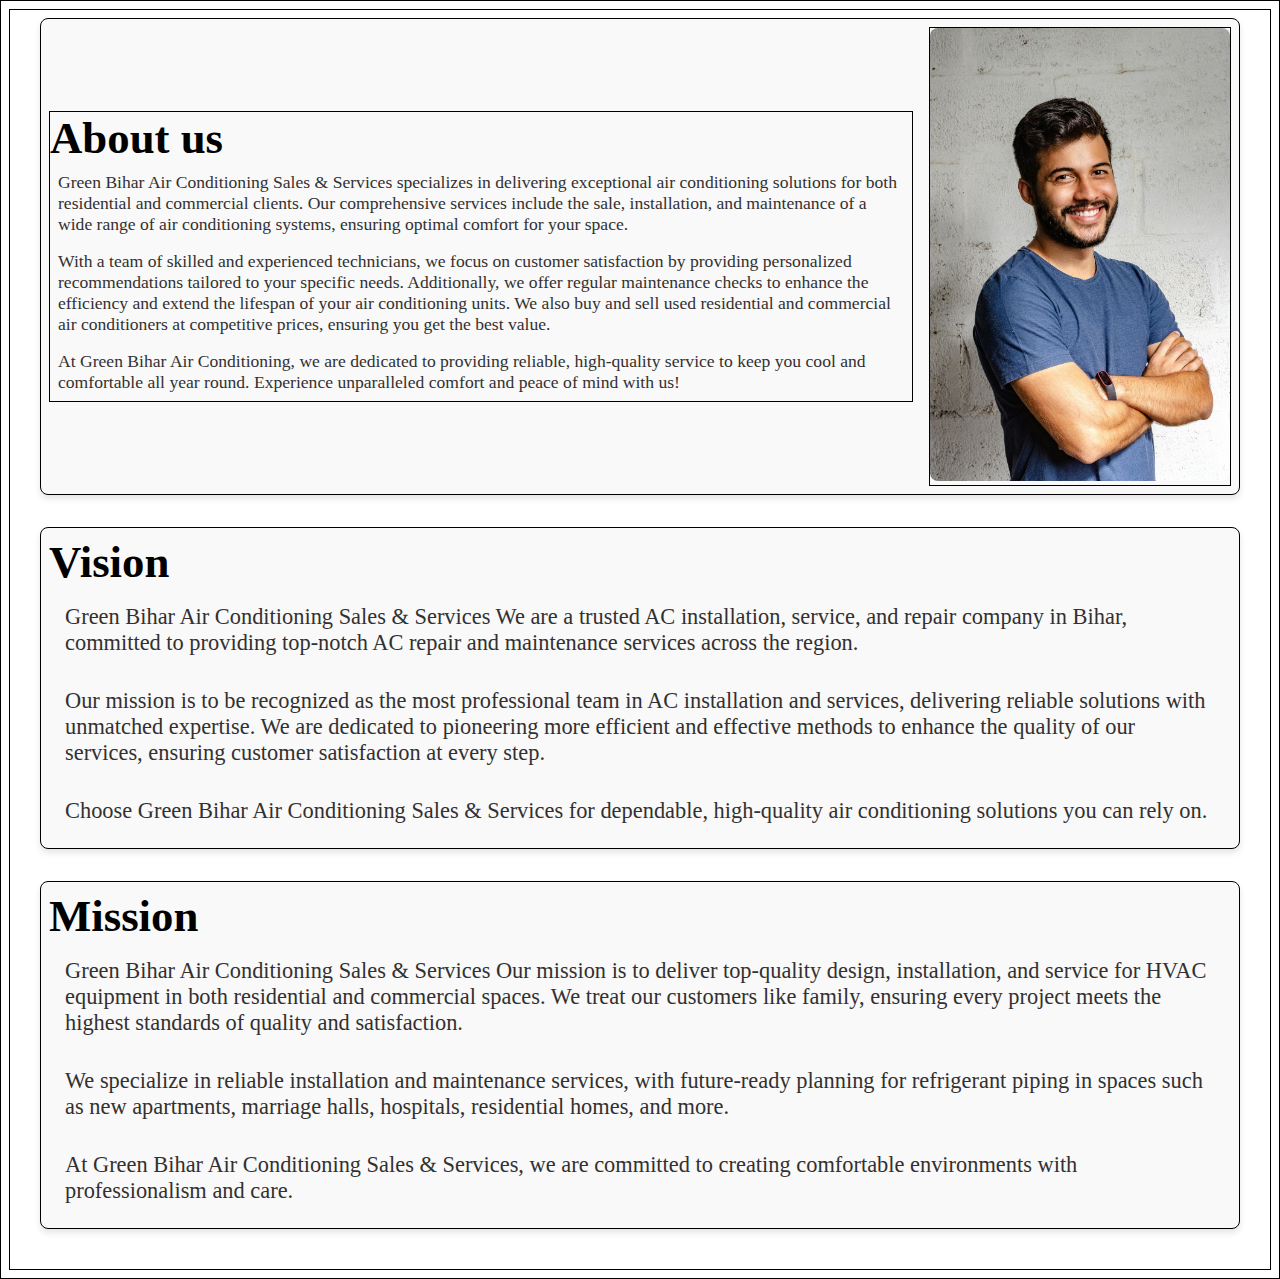
==== about/about.html @ a5c00e38 "working on landing page" ====
<!DOCTYPE html>
<html lang="en">
  <head>
    <meta charset="UTF-8" />
    <meta name="viewport" content="width=device-width, initial-scale=1.0" />
    <title>Document</title>
    <link rel="stylesheet" href="aboutUs.css" />
  </head>
  <body>
    <div class="about-us-container">
      <div class="about-us-center">
        <section class="about-us">
          <div class="about-txt-wrap">
            <h2 class="about-title">About us</h2>
            <p>
              Green Bihar Air Conditioning Sales & Services specializes in
              delivering exceptional air conditioning solutions for both
              residential and commercial clients. Our comprehensive services
              include the sale, installation, and maintenance of a wide range of
              air conditioning systems, ensuring optimal comfort for your space.
            </p>
            <p>
              With a team of skilled and experienced technicians, we focus on
              customer satisfaction by providing personalized recommendations
              tailored to your specific needs. Additionally, we offer regular
              maintenance checks to enhance the efficiency and extend the
              lifespan of your air conditioning units. We also buy and sell used
              residential and commercial air conditioners at competitive prices,
              ensuring you get the best value.
            </p>
            <p>
              At Green Bihar Air Conditioning, we are dedicated to providing
              reliable, high-quality service to keep you cool and comfortable
              all year round. Experience unparalleled comfort and peace of mind
              with us!
            </p>
          </div>
          <div class="about-img-cont">
            <img
              src="./technician-photo.jpg"
              alt="technician"
              class="technician-photo"
            />
          </div>
        </section>
        <section class="our-mission">
          <h2 class="about-title">Vision</h2>
          <p>
            Green Bihar Air Conditioning Sales & Services We are a trusted AC
            installation, service, and repair company in Bihar, committed to
            providing top-notch AC repair and maintenance services across the
            region.
          </p>
          <p>
            Our mission is to be recognized as the most professional team in AC
            installation and services, delivering reliable solutions with
            unmatched expertise. We are dedicated to pioneering more efficient
            and effective methods to enhance the quality of our services,
            ensuring customer satisfaction at every step.
          </p>
          <p>
            Choose Green Bihar Air Conditioning Sales & Services for dependable,
            high-quality air conditioning solutions you can rely on.
          </p>
        </section>

        <section class="our-vision">
          <h2 class="about-title">Mission</h2>
          <p>
            Green Bihar Air Conditioning Sales & Services Our mission is to
            deliver top-quality design, installation, and service for HVAC
            equipment in both residential and commercial spaces. We treat our
            customers like family, ensuring every project meets the highest
            standards of quality and satisfaction.
          </p>
          <p>
            We specialize in reliable installation and maintenance services,
            with future-ready planning for refrigerant piping in spaces such as
            new apartments, marriage halls, hospitals, residential homes, and
            more.
          </p>

          <p>
            At Green Bihar Air Conditioning Sales & Services, we are committed
            to creating comfortable environments with professionalism and care.
          </p>
        </section>
      </div>
    </div>
  </body>
</html>
---- about/aboutUs.css ----
html {
  box-sizing: border-box;
  /* font-size: 16px; */
}

*,
*:before,
*:after {
  box-sizing: inherit;
}

body,
h1,
h2,
h3,
h4,
h5,
h6,
p,
ol,
ul {
  margin: 0;
  padding: 0;
  font-weight: normal;
}

ol,
ul {
  list-style: none;
}

img {
  max-width: 100%;
  height: auto;
}

.about-us-container {
  border: 1px solid #000;
  padding: 0.5rem;
}

.about-us-center {
  border: 1px solid #000;
  padding: 0.5rem;
}

.about-us-center section {
  padding: 1rem;
  border: 1px solid #000;
  max-width: 1200px;
  margin: 0 auto;
  margin-bottom: 2rem;
  padding: 0.5rem;
  background: #f9f9f9;
  border-radius: 8px;
  box-shadow: 0 4px 6px rgba(0, 0, 0, 0.1);
}
/* hero  */
.about-us {
  display: flex;
  align-items: center;
  justify-content: space-between;
  gap: 1rem;
}


.about-txt-wrap {
  border: 1px solid #000;
}

.about-img-cont {
  border: 1px solid #000;

}

.technician-photo {
  max-width: 300px;
  /* height: auto;
  display: block;
  margin: 0 auto 1rem; */
  border-radius: 8px;
  transition: transform 0.3s ease, filter 0.3s ease;
}
.technician-photo:hover {
  filter: brightness(1.1);
  box-shadow: 0 8px 16px rgba(0, 0, 0, 0.2);
}





.about-txt-wrap p {
  font-size: 1.1rem;
  padding: 0.5rem;
  color: rgb(51 48 48);
}

.our-mission p {
  font-size: 1.4rem;
  padding: 1rem;
  color: rgb(51 48 48);
}

.our-vision p {
  font-size: 1.4rem;
  padding: 1rem;
  color: rgb(51 48 48);
}

.about-title {
  font-size: 2.8rem;
  font-weight: 700;
  font-family: "Trebuchet MS", "Lucida Sans Unicode";
}





@media only screen and (max-width: 824px) {
  .about-us  {
    display: block;
  }
}
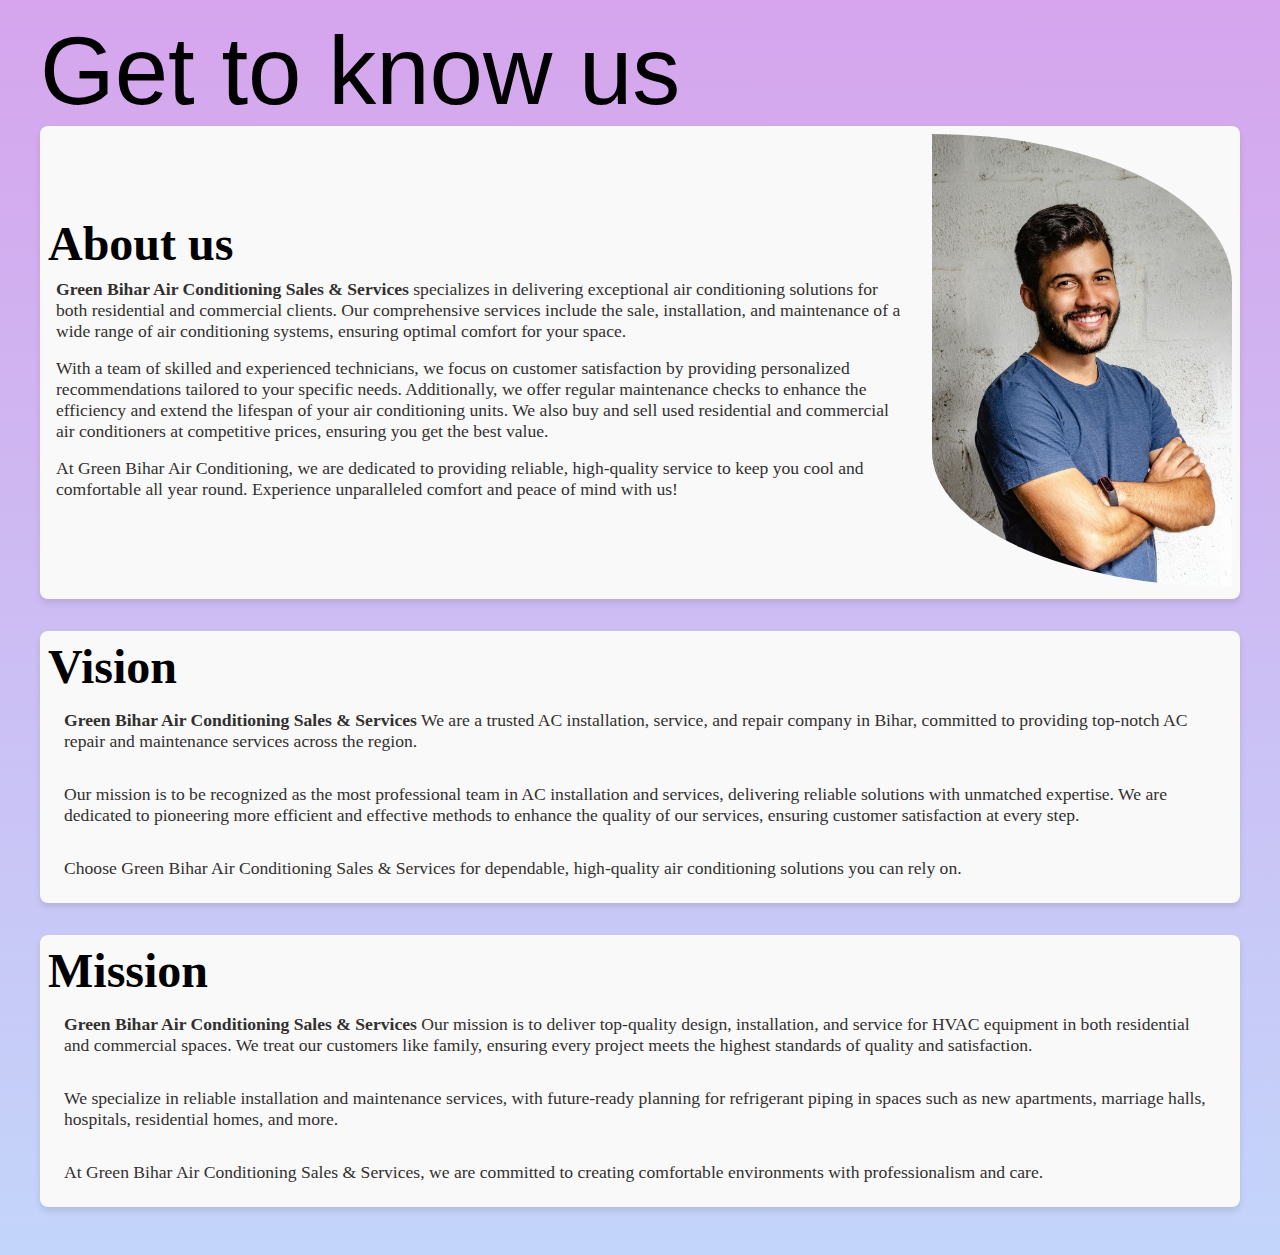
==== commit e455135a: "some changes" ====
--- a/about/about.html
+++ b/about/about.html
@@ -9,11 +9,12 @@
   <body>
     <div class="about-us-container">
       <div class="about-us-center">
+        <h1 class="about-headline">Get to know us</h1>
         <section class="about-us">
           <div class="about-txt-wrap">
             <h2 class="about-title">About us</h2>
             <p>
-              Green Bihar Air Conditioning Sales & Services specializes in
+              <span class="mark">Green Bihar Air Conditioning Sales & Services</span> specializes in
               delivering exceptional air conditioning solutions for both
               residential and commercial clients. Our comprehensive services
               include the sale, installation, and maintenance of a wide range of
@@ -46,7 +47,7 @@
         <section class="our-mission">
           <h2 class="about-title">Vision</h2>
           <p>
-            Green Bihar Air Conditioning Sales & Services We are a trusted AC
+            <span class="mark">Green Bihar Air Conditioning Sales & Services</span> We are a trusted AC
             installation, service, and repair company in Bihar, committed to
             providing top-notch AC repair and maintenance services across the
             region.
@@ -67,7 +68,7 @@
         <section class="our-vision">
           <h2 class="about-title">Mission</h2>
           <p>
-            Green Bihar Air Conditioning Sales & Services Our mission is to
+            <span class="mark">Green Bihar Air Conditioning Sales & Services</span> Our mission is to
             deliver top-quality design, installation, and service for HVAC
             equipment in both residential and commercial spaces. We treat our
             customers like family, ensuring every project meets the highest
--- a/about/aboutUs.css
+++ b/about/aboutUs.css
@@ -35,18 +35,26 @@
 }
 
 .about-us-container {
-  border: 1px solid #000;
+  /* border: 1px solid #000; */
   padding: 0.5rem;
+  background: linear-gradient(to bottom, #d6a5ed, #c3d5fa);
+
 }
 
 .about-us-center {
-  border: 1px solid #000;
+  /* border: 1px solid #000; */
   padding: 0.5rem;
+}
+.about-headline {
+  font-size: 6rem;
+  max-width: 1200px;
+  margin: auto;
+  font-family: sans-serif;
 }
 
 .about-us-center section {
   padding: 1rem;
-  border: 1px solid #000;
+  /* border: 1px solid #000; */
   max-width: 1200px;
   margin: 0 auto;
   margin-bottom: 2rem;
@@ -65,11 +73,11 @@
 
 
 .about-txt-wrap {
-  border: 1px solid #000;
+  /* border: 1px solid #000; */
 }
 
 .about-img-cont {
-  border: 1px solid #000;
+  /* border: 1px solid #000; */
 
 }
 
@@ -78,7 +86,8 @@
   /* height: auto;
   display: block;
   margin: 0 auto 1rem; */
-  border-radius: 8px;
+  border-radius:0% 100% 0% 100% / 70% 33% 67% 30%   ;
+
   transition: transform 0.3s ease, filter 0.3s ease;
 }
 .technician-photo:hover {
@@ -97,29 +106,50 @@
 }
 
 .our-mission p {
-  font-size: 1.4rem;
+  font-size: 1.1rem;
   padding: 1rem;
   color: rgb(51 48 48);
 }
 
 .our-vision p {
-  font-size: 1.4rem;
+  font-size: 1.1rem;
   padding: 1rem;
   color: rgb(51 48 48);
 }
 
 .about-title {
-  font-size: 2.8rem;
+  font-size: 3rem;
   font-weight: 700;
   font-family: "Trebuchet MS", "Lucida Sans Unicode";
 }
 
 
 
+.mark {
+  font-weight: bold;
+}
 
 
-@media only screen and (max-width: 824px) {
+
+@media only screen and (max-width: 724px) {
   .about-us  {
     display: block;
   }
+  .about-img-cont {
+    padding: 2rem;
+    display: flex;
+    align-items: center;
+    justify-content: center;
+
+  }
+
+  .technician-photo {
+    border-radius:0% 100% 0% 100% / 70% 33% 67% 30%   ;
+    max-width: auto;
+  }
+
+  .about-headline {
+    font-size: 4rem;
+    font-family: "Lora", serif;
+  }
 }
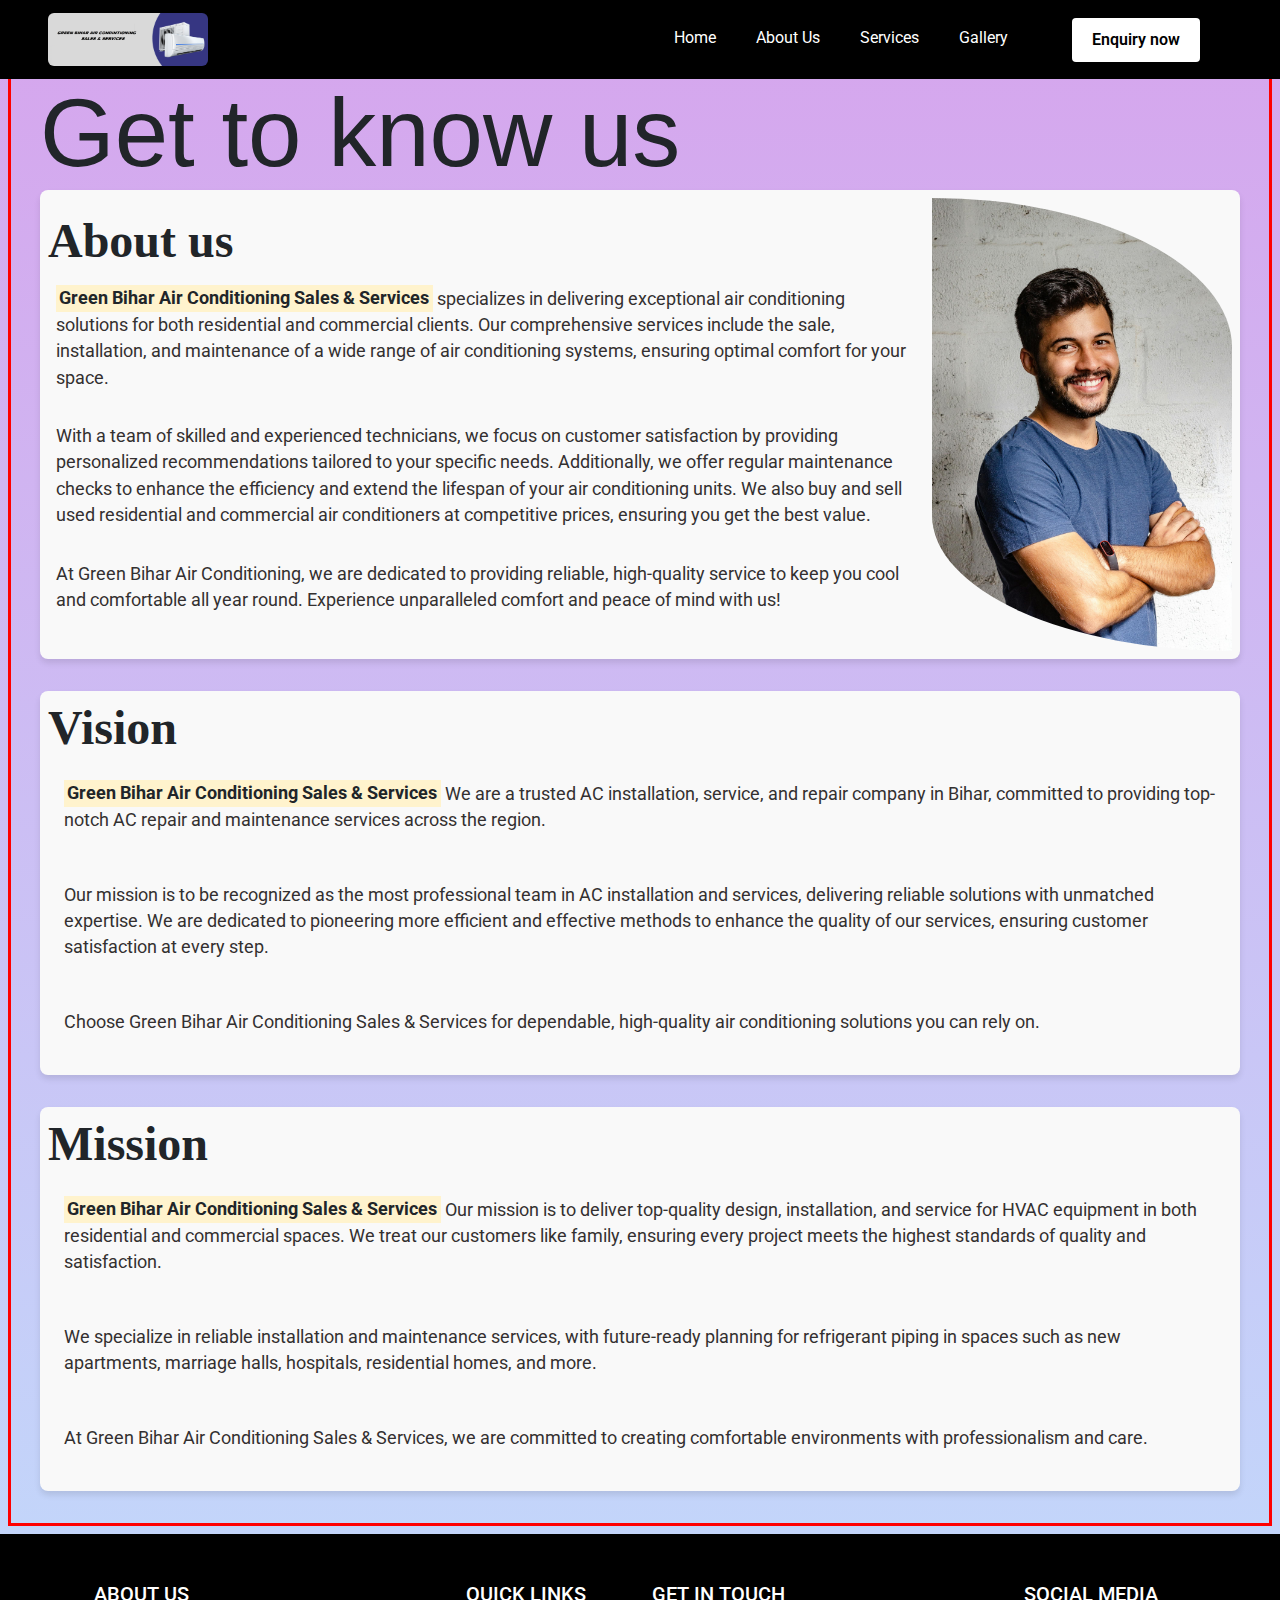
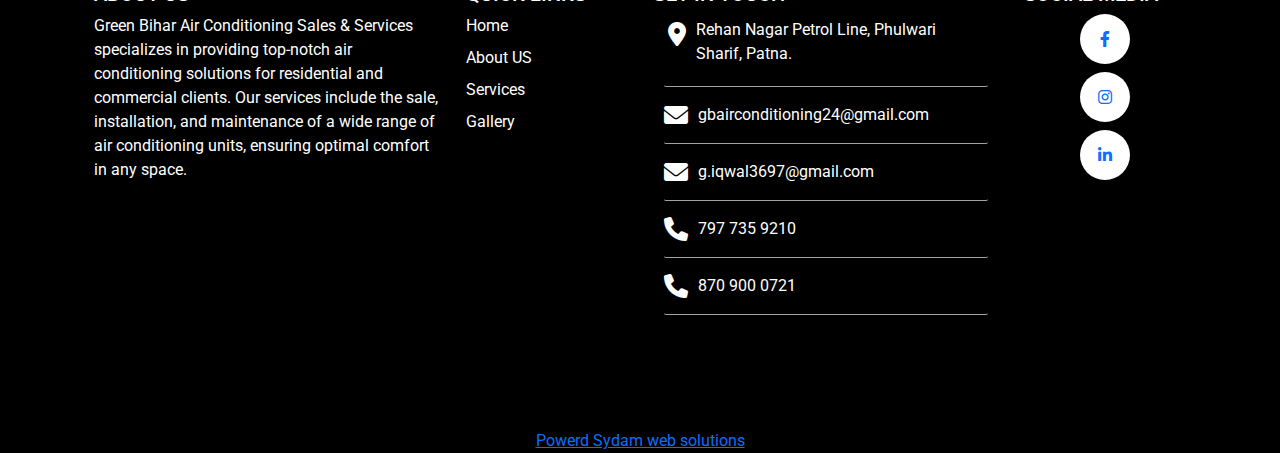
==== commit eb753ad2: "polishing the website" ====
--- a/about/about.html
+++ b/about/about.html
@@ -5,8 +5,146 @@
     <meta name="viewport" content="width=device-width, initial-scale=1.0" />
     <title>Document</title>
     <link rel="stylesheet" href="aboutUs.css" />
+    <meta charset="UTF-8" />
+    <meta name="viewport" content="width=device-width, initial-scale=1.0" />
+    <link
+      href="https://cdn.jsdelivr.net/npm/bootstrap@5.3.3/dist/css/bootstrap.min.css"
+      rel="stylesheet"
+      integrity="sha384-QWTKZyjpPEjISv5WaRU9OFeRpok6YctnYmDr5pNlyT2bRjXh0JMhjY6hW+ALEwIH"
+      crossorigin="anonymous"
+    />
+    <link
+      href="https://fonts.googleapis.com/css2?family=Roboto:wght@400;700&display=swap"
+      rel="stylesheet"
+    />
+    <script
+      src="https://cdn.jsdelivr.net/npm/bootstrap@5.3.3/dist/js/bootstrap.bundle.min.js"
+      integrity="sha384-YvpcrYf0tY3lHB60NNkmXc5s9fDVZLESaAA55NDzOxhy9GkcIdslK1eN7N6jIeHz"
+      crossorigin="anonymous"
+    ></script>
+    <link
+      href="https://cdnjs.cloudflare.com/ajax/libs/font-awesome/6.0.0/css/all.min.css"
+      rel="stylesheet"
+    />
+    <link rel="stylesheet" href="index.css" />
+
+    <title></title>
+    <style>
+      body {
+        /* margin-top: 55px; */
+        font-family: "Roboto", sans-serif;
+      }
+      .text-hovar {
+        background-color: #000000;
+        transition: background-color 0.3s ease;
+      }
+
+      .text-hovar:hover {
+        background-color: #888580;
+        border-radius: 5px;
+      }
+
+      .navbar {
+        transition: color 0.3s ease;
+      }
+      .padding-class {
+        padding-left: 20px;
+      }
+
+      .contact-card {
+        border-radius: 8px;
+        max-width: 400px;
+      }
+      .contact-item {
+        display: flex;
+        align-items: center;
+        border-bottom: 1px solid #a5a3a0;
+        border-radius: 2px;
+      }
+      .contact-item i {
+        font-size: 1.5rem;
+        margin-right: 10px;
+      }
+      .contact-item span {
+        word-wrap: break-word;
+      }
+    </style>
   </head>
   <body>
+    <nav
+    class="navbar navbar-expand-lg text-white"
+    id="fixed-navbar"
+    style="background-color: #000000"
+  >
+    <div class="container-fluid px-lg-5">
+      <!-- Logo on the left -->
+      <a class="navbar-brand text-white" href="../index.html">
+        <img src="../stockimages/temp/logo1.png" alt="logo" />
+      </a>
+      <!-- Toggler for mobile view -->
+      <button
+        class="navbar-toggler"
+        type="button"
+        data-bs-toggle="collapse"
+        data-bs-target="#navbarSupportedContent"
+        aria-controls="navbarSupportedContent"
+        aria-expanded="false"
+        aria-label="Toggle navigation"
+      >
+        <span class="fas fa-bars text-white"></span>
+      </button>
+      <!-- Navigation links on the right -->
+      <div
+        class="collapse navbar-collapse justify-content-end d-lg-flex justify-content-lg-end gap-5"
+        id="navbarSupportedContent"
+      >
+        <ul class="navbar-nav mb-2 mb-lg-0 mt-sm-4 mt-lg-0">
+          <li class="nav-item">
+            <a
+              class="nav-link active text-white text-hovar padding-class"
+              aria-current="page"
+              href="../index.html"
+              >Home</a
+            >
+          </li>
+          <li class="nav-item">
+            <a
+              class="nav-link active text-white text-hovar padding-class"
+              aria-current="page"
+              href="../index.html#about"
+              >About Us</a
+            >
+          </li>
+          <li class="nav-item">
+            <a
+              class="nav-link active text-white text-hovar padding-class"
+              aria-current="page"
+              href="../index.html#services"
+              >Services</a
+            >
+          </li>
+          <li class="nav-item">
+            <a
+              class="nav-link active text-white text-hovar padding-class"
+              aria-current="page"
+              href="../index.html#gallery"
+              >Gallery</a
+            >
+          </li>
+          <li class="nav-item">
+            <a
+              id="enq-btn-navbar"
+              class="nav-link active text-hovar padding-class"
+              aria-current="page"
+              href="./forms/index.html"
+              >Enquiry now</a
+            >
+          </li>
+        </ul>
+      </div>
+    </div>
+  </nav>
+
     <div class="about-us-container">
       <div class="about-us-center">
         <h1 class="about-headline">Get to know us</h1>
@@ -88,5 +226,158 @@
         </section>
       </div>
     </div>
+    <footer
+      class="text-center text-white"
+      style="background-color: #000000;"
+    >
+      <div class="container p-4">
+        <!-- Section: Social media -->
+        <section class="mb-4">
+          <!-- Facebook -->
+        </section>
+        <section class="">
+          <!--Grid row-->
+          <div class="row">
+            <div class="col-lg-4 col-md-6 mb-4 mb-md-0 text-start">
+              <h5 class="text-uppercase">ABOUT US</h5>
+
+              <p class="">
+                Green Bihar Air Conditioning Sales & Services specializes in
+                providing top-notch air conditioning solutions for residential
+                and commercial clients. Our services include the sale,
+                installation, and maintenance of a wide range of air
+                conditioning units, ensuring optimal comfort in any space.
+              </p>
+              <div class="implement-map">
+                <iframe
+                  src="https://www.google.com/maps/embed?pb=!1m18!1m12!1m3!1d57586.6853128143!2d85.0372915522512!3d25.56608248728252!2m3!1f0!2f0!3f0!3m2!1i1024!2i768!4f13.1!3m3!1m2!1s0x39f2a82091e88743%3A0x349f17b901057f!2sIndianOil!5e0!3m2!1sen!2sin!4v1737145015571!5m2!1sen!2sin"
+                  width="200"
+                  height="200"
+                  style="border: 0"
+                  allowfullscreen=""
+                  loading="lazy"
+                  referrerpolicy="no-referrer-when-downgrade"
+                ></iframe>
+              </div>
+            </div>
+            <!--Grid column-->
+            <div class="col-lg-2 col-md-6 mb-4 mb-md-0 text-start">
+              <h5 class="text-uppercase">Quick Links</h5>
+
+              <ul class="list-unstyled mb-0 mt-2">
+                <li class="row mt-2">
+                  <a
+                    class="text-white text-decoration-none text-hovar col-12"
+                    href="#!"
+                    >Home</a
+                  >
+                </li>
+                <li class="row mt-2">
+                  <a
+                    class="text-white text-decoration-none text-hovar col-12"
+                    href="#!"
+                    >About US</a
+                  >
+                </li>
+                <li class="row mt-2">
+                  <a
+                    class="text-white text-decoration-none text-hovar col-12"
+                    href="#!"
+                    >Services</a
+                  >
+                </li>
+                <li class="row mt-2">
+                  <a
+                    class="text-white text-decoration-none text-hovar col-12"
+                    href="#!"
+                    >Gallery</a
+                  >
+                </li>
+              </ul>
+            </div>
+            <div class="col-lg-4 col-md-6 mb-4 mb-md-0 text-start">
+              <h5 class="text-uppercase">Get In Touch</h5>
+
+              <div class="container">
+                <div class="contact-card text-center">
+                  <div class="contact-item">
+                    <span class="d-flex p-1">
+                      <i class="fa-sharp fa-solid fa-location-dot mt-1"></i>
+                      <p class="text-start">
+                        Rehan Nagar Petrol Line, Phulwari Sharif, Patna.
+                      </p></span
+                    >
+                  </div>
+                  <div class="contact-item py-3">
+                    <i class="fa-solid fa-envelope"></i>
+                    <span>gbairconditioning24@gmail.com</span>
+                  </div>
+                  <div class="contact-item py-3">
+                    <i class="fa-solid fa-envelope"></i>
+                    <span>g.iqwal3697@gmail.com</span>
+                  </div>
+                  <div class="contact-item py-3">
+                    <i class="fa-solid fa-phone"></i>
+                    <span>797 735 9210</span>
+                  </div>
+                  <div class="contact-item py-3">
+                    <i class="fa-solid fa-phone"></i>
+                    <span>870 900 0721</span>
+                  </div>
+                </div>
+              </div>
+            </div>
+            <div class="col-lg-2 col-md-12 mb-4 mb-md-0 text-start">
+              <h5 class="text-uppercase">SOCIAL MEDIA</h5>
+              <ul
+                class="list-unstyled mb-0 d-flex flex-row flex-lg-column justify-content-start align-items-center"
+              >
+                <!-- Facebook -->
+                <li class="me-2 me-lg-0 mb-0 mb-lg-2">
+                  <a
+                    class="rounded-circle d-flex justify-content-center align-items-center bg-white text-decoration-none"
+                    style="width: 50px; height: 50px"
+                    href="#!"
+                    role="button"
+                  >
+                    <i class="fa-brands fa-facebook-f"></i>
+                  </a>
+                </li>
+                <!-- Instagram -->
+                <li class="me-2 me-lg-0 mb-0 mb-lg-2">
+                  <a
+                    class="rounded-circle d-flex justify-content-center align-items-center bg-white text-decoration-none"
+                    style="width: 50px; height: 50px"
+                    href="#!"
+                    role="button"
+                  >
+                    <i class="fab fa-instagram"></i>
+                  </a>
+                </li>
+                <!-- LinkedIn -->
+                <li>
+                  <a
+                    class="rounded-circle d-flex justify-content-center align-items-center bg-white text-decoration-none"
+                    style="width: 50px; height: 50px"
+                    href="#!"
+                    role="button"
+                  >
+                    <i class="fab fa-linkedin-in"></i>
+                  </a>
+                </li>
+              </ul>
+            </div>
+          </div>
+        </section>
+      </div>
+      <div class="credintal-cont">
+        <a
+          href="https://sydamwebsolutions.com/"
+          id="credintal"
+          > Powerd Sydam web solutions</a
+        >
+      </div>
+      <!-- Copyright -->
+    </footer>
   </body>
 </html>
--- a/about/aboutUs.css
+++ b/about/aboutUs.css
@@ -1,6 +1,5 @@
 html {
   box-sizing: border-box;
-  /* font-size: 16px; */
 }
 
 *,
@@ -35,15 +34,13 @@
 }
 
 .about-us-container {
-  /* border: 1px solid #000; */
   padding: 0.5rem;
   background: linear-gradient(to bottom, #d6a5ed, #c3d5fa);
-
 }
 
 .about-us-center {
-  /* border: 1px solid #000; */
-  padding: 0.5rem;
+border: 3px solid red;
+padding-top: 4rem;
 }
 .about-headline {
   font-size: 6rem;
@@ -54,7 +51,6 @@
 
 .about-us-center section {
   padding: 1rem;
-  /* border: 1px solid #000; */
   max-width: 1200px;
   margin: 0 auto;
   margin-bottom: 2rem;
@@ -63,7 +59,7 @@
   border-radius: 8px;
   box-shadow: 0 4px 6px rgba(0, 0, 0, 0.1);
 }
-/* hero  */
+
 .about-us {
   display: flex;
   align-items: center;
@@ -71,33 +67,16 @@
   gap: 1rem;
 }
 
-
-.about-txt-wrap {
-  /* border: 1px solid #000; */
+.technician-photo {
+  max-width: 300px;
+  border-radius: 0% 100% 0% 100% / 70% 33% 67% 30%;
+  transition: transform 0.3s ease, filter 0.3s ease;
 }
 
-.about-img-cont {
-  /* border: 1px solid #000; */
-
-}
-
-.technician-photo {
-  max-width: 300px;
-  /* height: auto;
-  display: block;
-  margin: 0 auto 1rem; */
-  border-radius:0% 100% 0% 100% / 70% 33% 67% 30%   ;
-
-  transition: transform 0.3s ease, filter 0.3s ease;
-}
 .technician-photo:hover {
   filter: brightness(1.1);
   box-shadow: 0 8px 16px rgba(0, 0, 0, 0.2);
 }
-
-
-
-
 
 .about-txt-wrap p {
   font-size: 1.1rem;
@@ -123,16 +102,43 @@
   font-family: "Trebuchet MS", "Lucida Sans Unicode";
 }
 
-
-
 .mark {
   font-weight: bold;
 }
 
+#enq-btn-navbar {
+  margin: 0 2rem;
+  border-radius: 4px;
+  padding: 10px 20px;
+  background: white;
+  font-weight: 600;
+}
 
+#enq-btn-navbar:hover {
+  transform: scale(1.1); 
+}
+
+.nav-item {
+  padding-left: 1.5rem;
+}
+
+.navbar-brand {
+  width: 160px;
+  height: auto;
+}
+
+.navbar-brand img {
+  border-radius: 6px;
+}
+
+#fixed-navbar {
+  position: fixed;
+  width: 100%;
+  z-index: 1;
+}
 
 @media only screen and (max-width: 724px) {
-  .about-us  {
+  .about-us {
     display: block;
   }
   .about-img-cont {
@@ -140,11 +146,10 @@
     display: flex;
     align-items: center;
     justify-content: center;
-
   }
 
   .technician-photo {
-    border-radius:0% 100% 0% 100% / 70% 33% 67% 30%   ;
+    border-radius: 0% 100% 0% 100% / 70% 33% 67% 30%;
     max-width: auto;
   }
 
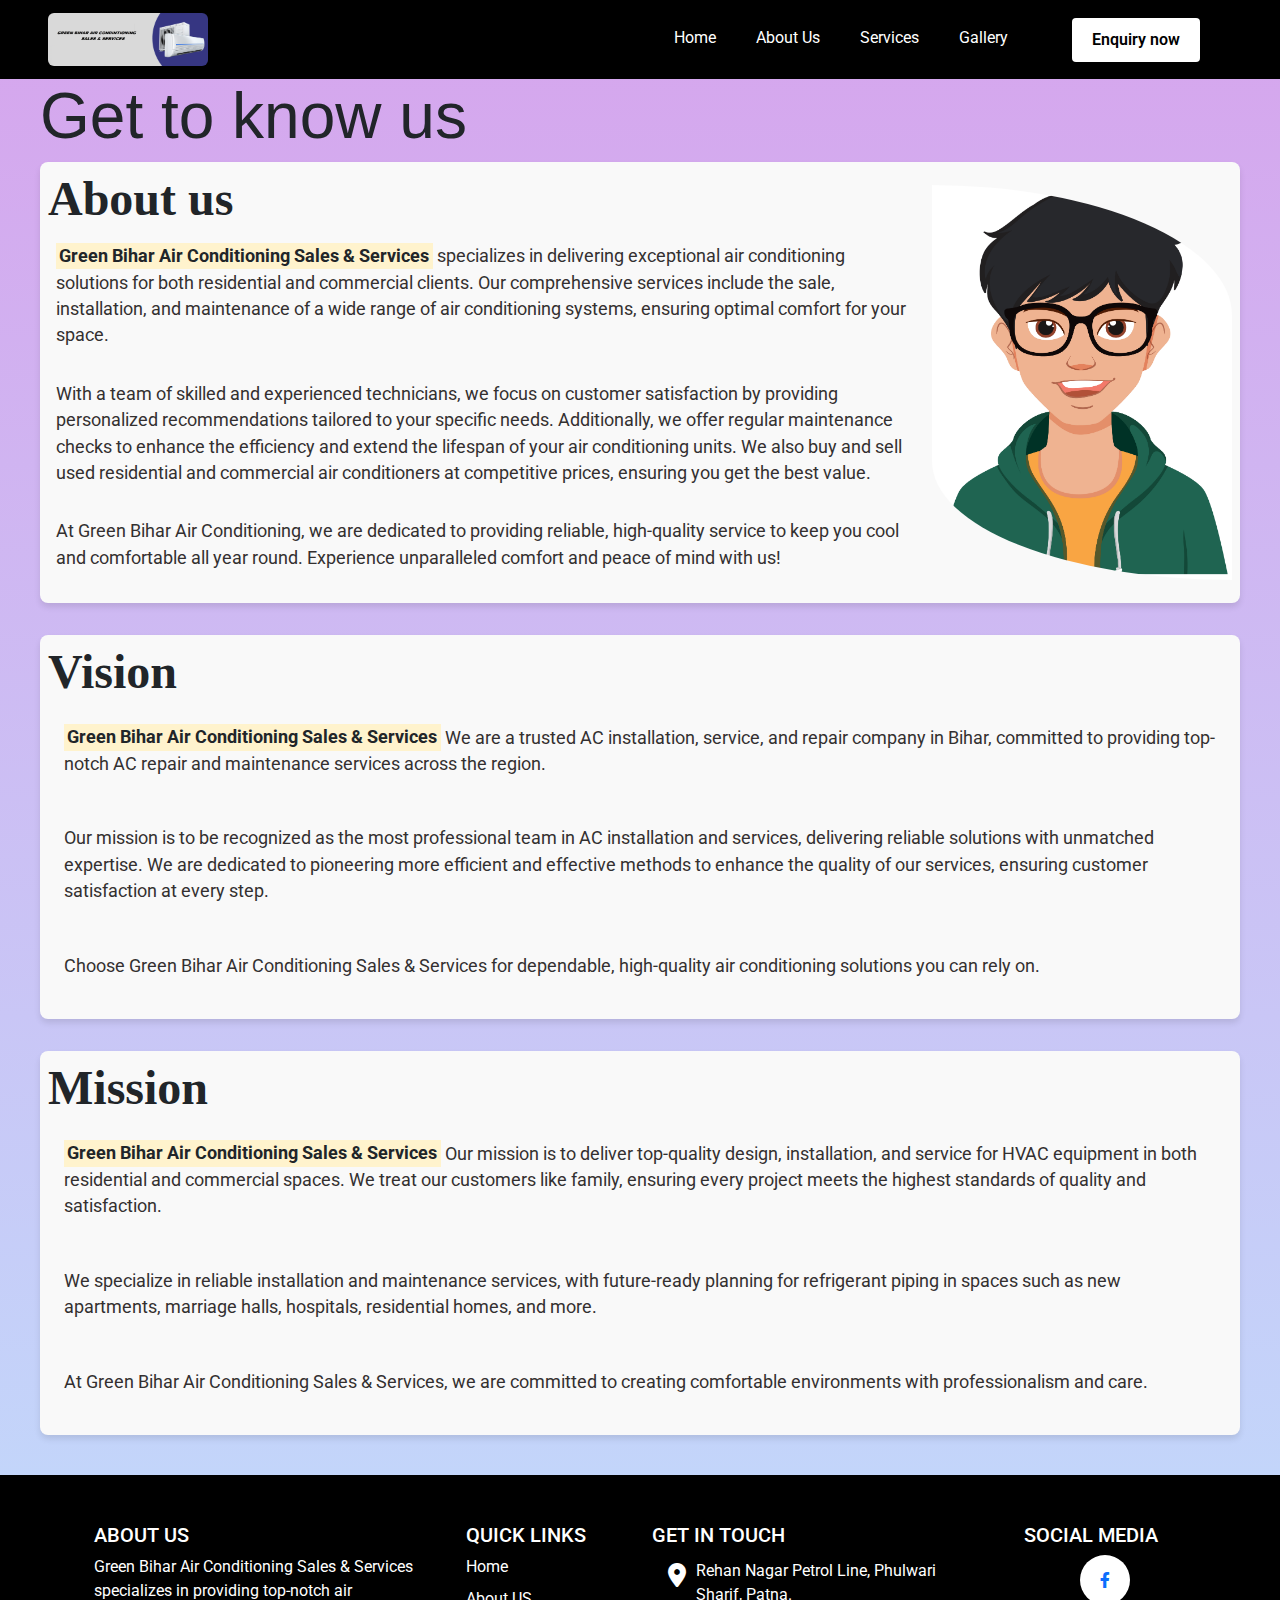
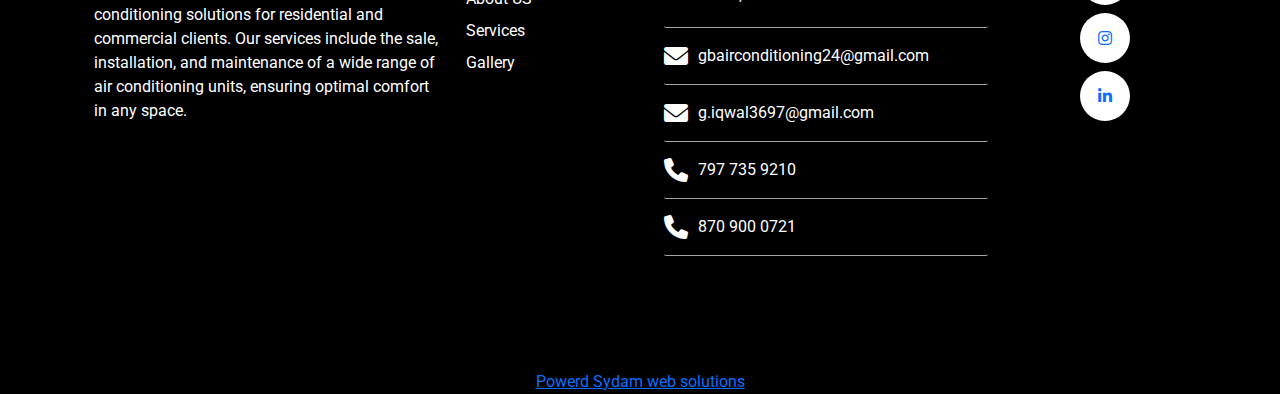
==== commit 09cb9042: "file restructre and seo" ====
--- a/about/about.html
+++ b/about/about.html
@@ -3,10 +3,10 @@
   <head>
     <meta charset="UTF-8" />
     <meta name="viewport" content="width=device-width, initial-scale=1.0" />
-    <title>Document</title>
-    <link rel="stylesheet" href="aboutUs.css" />
-    <meta charset="UTF-8" />
-    <meta name="viewport" content="width=device-width, initial-scale=1.0" />
+    <meta name="keywords" content="AC Sales & Services, AC Maintenance, AC Repair, AC service near me, Air conditioning service, AC Maintenance near me, AC services, Used Ac for sale, Ac installation, Air conditioner installation " />
+    <title>Green Bihar Air Conditioning</title>
+    <link rel="shortcut icon" href="images/favicon.png" />
+    <link rel="stylesheet" href="../css/aboutUs.css" />
     <link
       href="https://cdn.jsdelivr.net/npm/bootstrap@5.3.3/dist/css/bootstrap.min.css"
       rel="stylesheet"
@@ -26,9 +26,6 @@
       href="https://cdnjs.cloudflare.com/ajax/libs/font-awesome/6.0.0/css/all.min.css"
       rel="stylesheet"
     />
-    <link rel="stylesheet" href="index.css" />
-
-    <title></title>
     <style>
       body {
         /* margin-top: 55px; */
@@ -136,7 +133,7 @@
               id="enq-btn-navbar"
               class="nav-link active text-hovar padding-class"
               aria-current="page"
-              href="./forms/index.html"
+              href="../forms/forms.html"
               >Enquiry now</a
             >
           </li>
@@ -176,7 +173,7 @@
           </div>
           <div class="about-img-cont">
             <img
-              src="./technician-photo.jpg"
+              src="../stockimages/about-person.jpg"
               alt="technician"
               class="technician-photo"
             />
@@ -251,9 +248,9 @@
               <div class="implement-map">
                 <iframe
                   src="https://www.google.com/maps/embed?pb=!1m18!1m12!1m3!1d57586.6853128143!2d85.0372915522512!3d25.56608248728252!2m3!1f0!2f0!3f0!3m2!1i1024!2i768!4f13.1!3m3!1m2!1s0x39f2a82091e88743%3A0x349f17b901057f!2sIndianOil!5e0!3m2!1sen!2sin!4v1737145015571!5m2!1sen!2sin"
-                  width="200"
+                  width="280"
                   height="200"
-                  style="border: 0"
+                  style="border-radius: 10px"
                   allowfullscreen=""
                   loading="lazy"
                   referrerpolicy="no-referrer-when-downgrade"
@@ -268,28 +265,28 @@
                 <li class="row mt-2">
                   <a
                     class="text-white text-decoration-none text-hovar col-12"
-                    href="#!"
+                    href="../index.html"
                     >Home</a
                   >
                 </li>
                 <li class="row mt-2">
                   <a
                     class="text-white text-decoration-none text-hovar col-12"
-                    href="#!"
+                    href="../index.html#about"
                     >About US</a
                   >
                 </li>
                 <li class="row mt-2">
                   <a
                     class="text-white text-decoration-none text-hovar col-12"
-                    href="#!"
+                    href="../index.html#services"
                     >Services</a
                   >
                 </li>
                 <li class="row mt-2">
                   <a
                     class="text-white text-decoration-none text-hovar col-12"
-                    href="#!"
+                    href="../index.html#gallery"
                     >Gallery</a
                   >
                 </li>
--- a/css/aboutUs.css
+++ b/css/aboutUs.css
@@ -0,0 +1,160 @@
+html {
+  box-sizing: border-box;
+}
+
+*,
+*:before,
+*:after {
+  box-sizing: inherit;
+}
+
+body,
+h1,
+h2,
+h3,
+h4,
+h5,
+h6,
+p,
+ol,
+ul {
+  margin: 0;
+  padding: 0;
+  font-weight: normal;
+}
+
+ol,
+ul {
+  list-style: none;
+}
+
+img {
+  max-width: 100%;
+  height: auto;
+}
+
+.about-us-container {
+  padding: 0.5rem;
+  background: linear-gradient(to bottom, #d6a5ed, #c3d5fa);
+}
+
+.about-us-center {
+padding-top: 4rem;
+}
+.about-headline {
+  padding: 0.4rem 0;
+  font-size: 4rem;
+  max-width: 1200px;
+  margin: auto;
+  font-family: sans-serif;
+}
+
+.about-us-center section {
+  padding: 1rem;
+  max-width: 1200px;
+  margin: 0 auto;
+  margin-bottom: 2rem;
+  padding: 0.5rem;
+  background: #f9f9f9;
+  border-radius: 8px;
+  box-shadow: 0 4px 6px rgba(0, 0, 0, 0.1);
+}
+
+.about-us {
+  display: flex;
+  align-items: center;
+  justify-content: space-between;
+  gap: 1rem;
+}
+
+.technician-photo {
+  max-width: 300px;
+  border-radius: 0% 100% 0% 100% / 70% 33% 67% 30%;
+  transition: transform 0.3s ease, filter 0.3s ease;
+}
+
+.technician-photo:hover {
+  filter: brightness(1.1);
+  box-shadow: 0 8px 16px rgba(0, 0, 0, 0.2);
+}
+
+.about-txt-wrap p {
+  font-size: 1.1rem;
+  padding: 0.5rem;
+  color: rgb(51 48 48);
+}
+
+.our-mission p {
+  font-size: 1.1rem;
+  padding: 1rem;
+  color: rgb(51 48 48);
+}
+
+.our-vision p {
+  font-size: 1.1rem;
+  padding: 1rem;
+  color: rgb(51 48 48);
+}
+
+.about-title {
+  font-size: 3rem;
+  font-weight: 700;
+  font-family: "Trebuchet MS", "Lucida Sans Unicode";
+}
+
+.mark {
+  font-weight: bold;
+}
+
+#enq-btn-navbar {
+  margin: 0 2rem;
+  border-radius: 4px;
+  padding: 10px 20px;
+  background: white;
+  font-weight: 600;
+}
+
+#enq-btn-navbar:hover {
+  transform: scale(1.1); 
+}
+
+.nav-item {
+  padding-left: 1.5rem;
+}
+
+.navbar-brand {
+  width: 160px;
+  height: auto;
+}
+
+.navbar-brand img {
+  border-radius: 6px;
+}
+
+#fixed-navbar {
+  position: fixed;
+  width: 100%;
+  z-index: 1;
+}
+
+@media only screen and (max-width: 724px) {
+  .about-us {
+    display: block;
+  }
+  .about-img-cont {
+    padding: 2rem;
+    display: flex;
+    align-items: center;
+    justify-content: center;
+  }
+
+  .technician-photo {
+    border-radius: 0% 100% 0% 100% / 70% 33% 67% 30%;
+    max-width: auto;
+  }
+
+  .about-headline {
+    font-size: 4rem;
+    font-family: "Lora", serif;
+  }
+}
